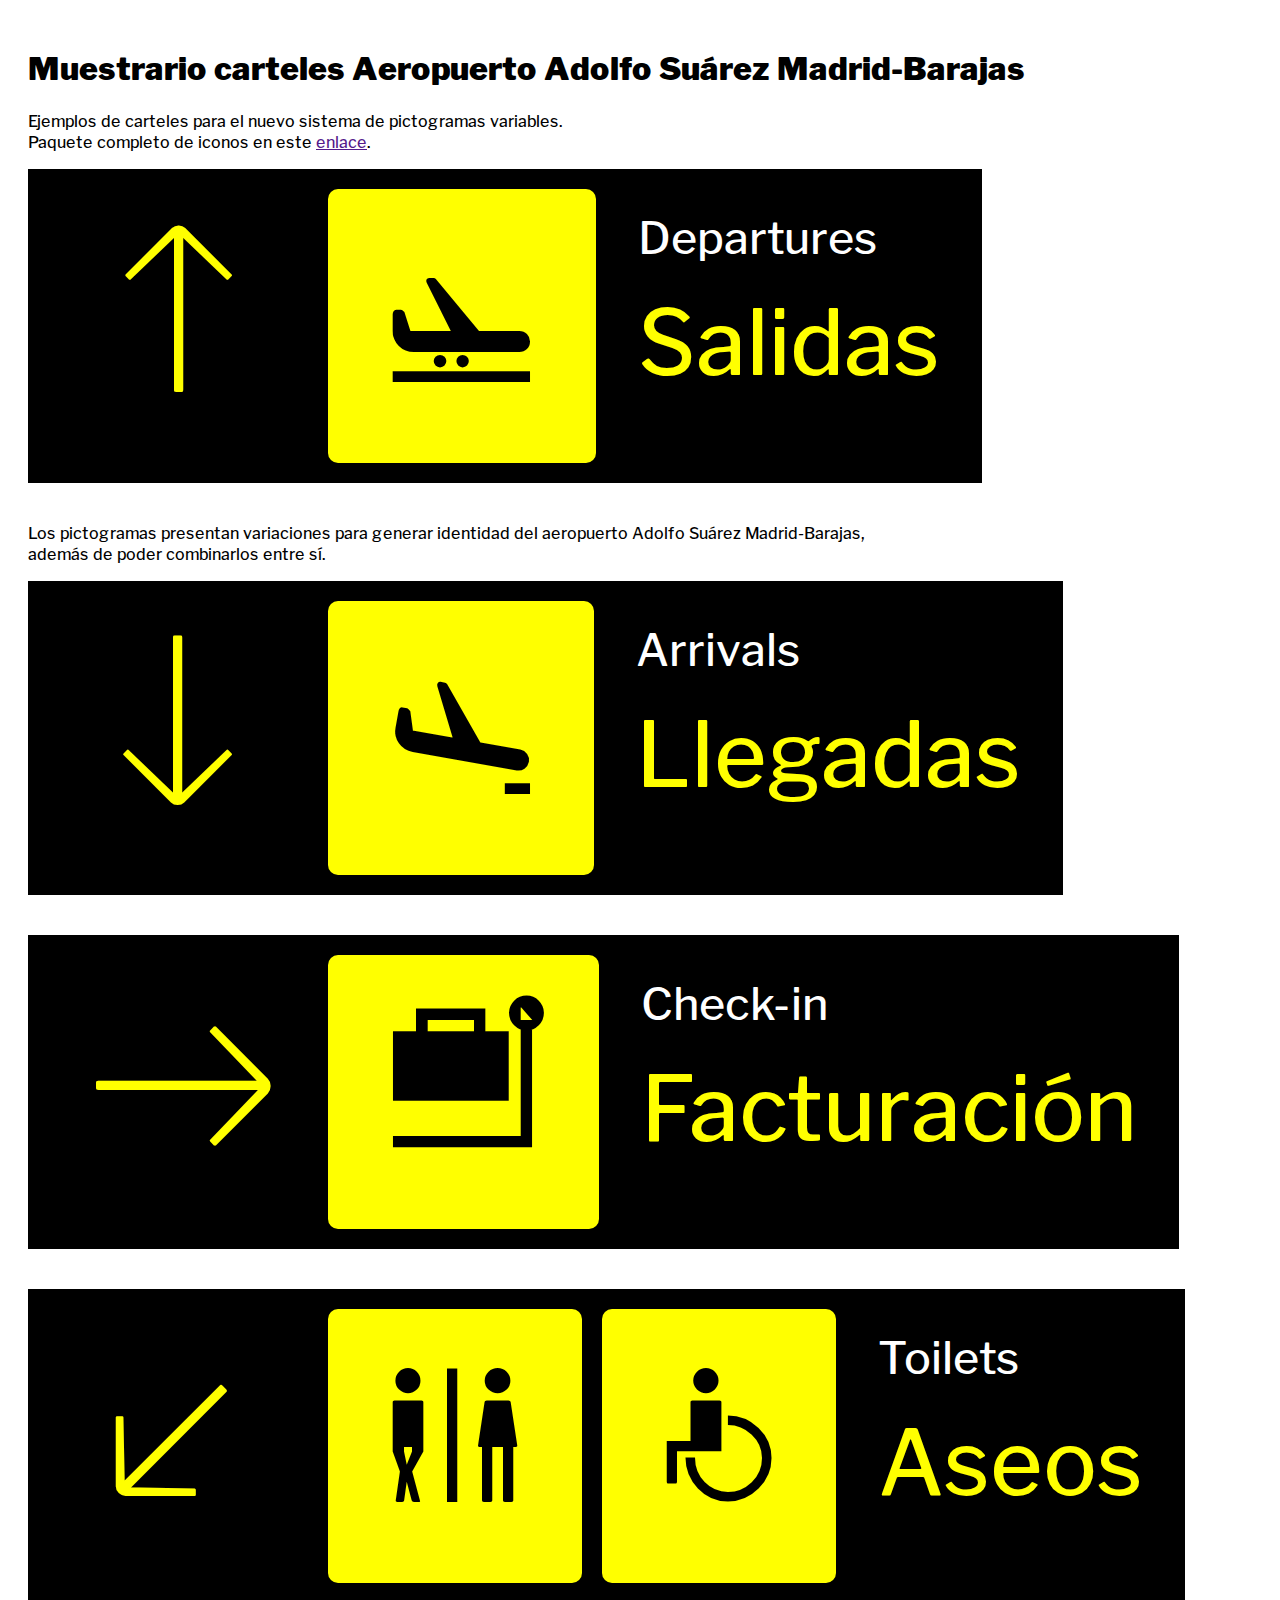
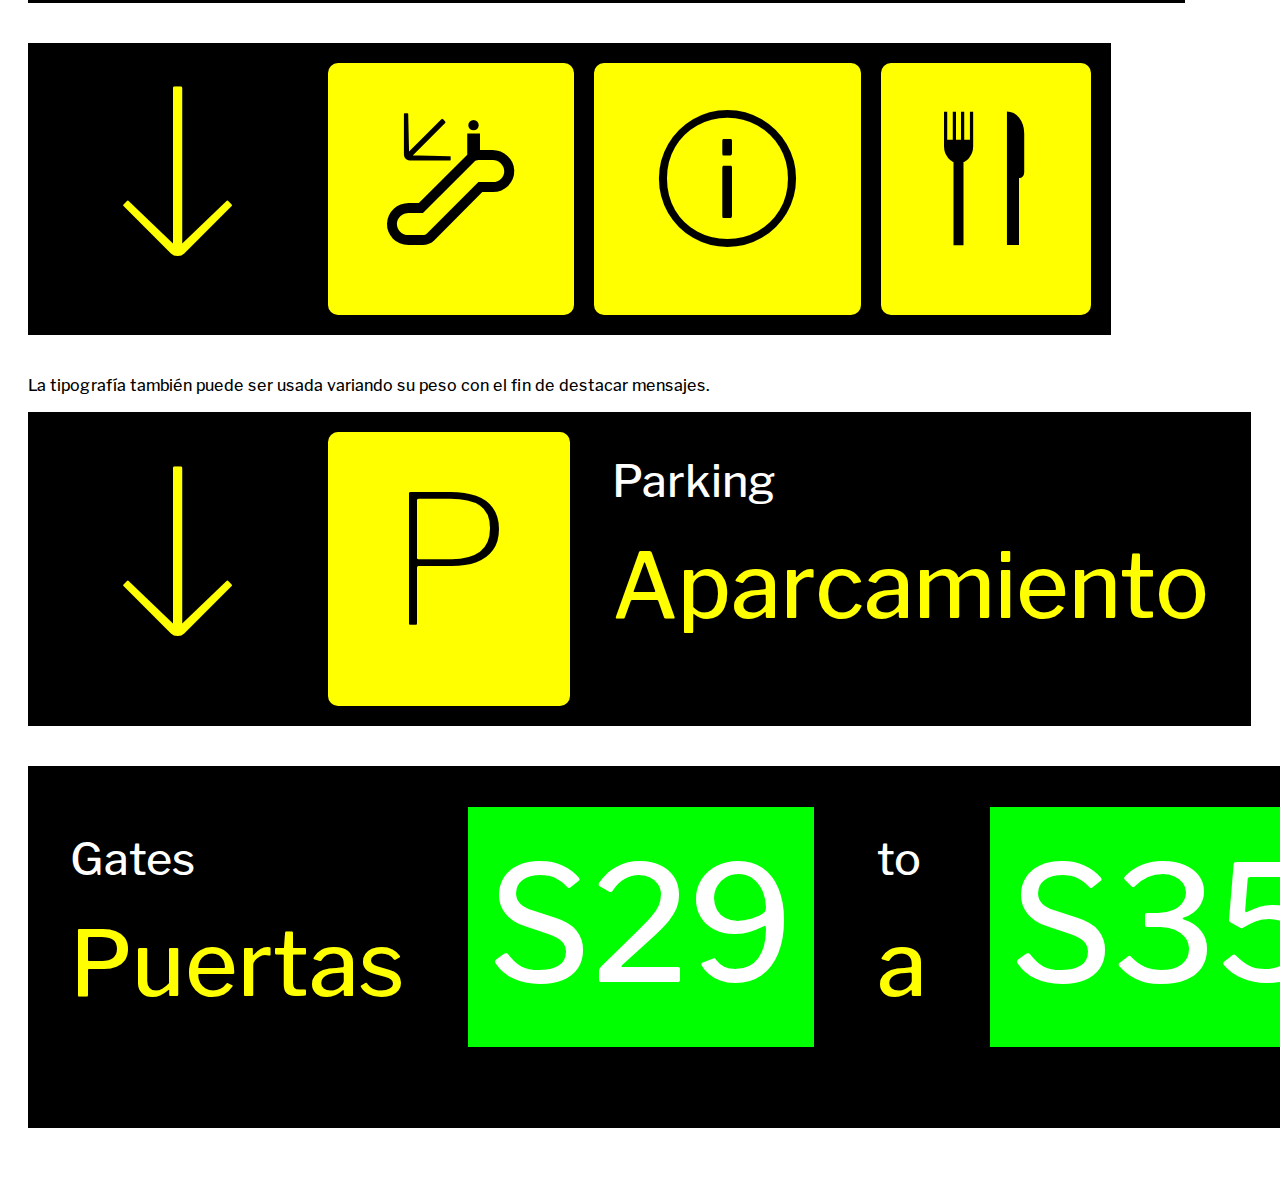
==== muestrario_carteles_barajas_V1/index.html @ e9b856af "First commit" ====
<!DOCTYPE html>
<html lang="es">
<head>
    <meta charset="UTF-8">
    <meta http-equiv="X-UA-Compatible" content="IE=edge">
    <meta name="viewport" content="width=device-width, initial-scale=1.0">
    <title>Muestrario carteles Aeropuerto</title>
    <link rel="stylesheet" href="styles.css">
</head>
<body>

    <div class="destacado">
        <h1>Muestrario carteles Aeropuerto Adolfo Suárez Madrid-Barajas</h1>
        <p>Ejemplos de carteles para el nuevo sistema de pictogramas variables. 
            <br> Paquete completo de iconos en este <a href="">enlace</a>.</p>
    </div>

    <table>

        <tr>
            <th class="arrowA" >&#8593;</th>
            <td class="icon" >&#128747;</td>

            <td>
                <table>
                    <tr>
                        <td class="eng" >Departures</td>
                    </tr>
                    <tr>
                        <td class="esp" >Salidas</td>
                    </tr>
                </table>
            </td>
        </tr>

    </table>


    <p>Los pictogramas presentan variaciones para generar identidad del aeropuerto Adolfo Suárez Madrid-Barajas, 
        <br> además de poder combinarlos entre sí.</p>


    <table>

        <tr>
            <th class="arrowA" >&#8595;</th>
            <td class="iconA" >&#128748;</td>

            <td>
                <table>
                    <tr>
                        <td class="eng" >Arrivals</td>
                    </tr>
                    <tr>
                        <td class="esp" >Llegadas</td>
                    </tr>
                </table>
            </td>
        </tr>

    </table>


    <table>

        <tr>
            <th class="arrowA" >&#8594;</th>
            <td class="iconA">&#129523;</td>

            <td>
                <table>
                    <tr>
                        <td class="eng" >Check-in</td>
                    </tr>
                    <tr>
                        <td class="esp" >Facturación</td>
                    </tr>
                </table>
            </td>
        </tr>

    </table>

    <table>

        <tr>
            <th class="arrowA" >&#8601;</th>
            <td class="iconA">&#128702;</td>
            <td class="iconA">&#9855;</td>

            <td>
                <table>
                    <tr>
                        <td class="eng" >Toilets</td>
                    </tr>
                    <tr>
                        <td class="esp" >Aseos</td>
                    </tr>
                </table>
            </td>
            
        </tr>

    </table>


    <table>

        <tr>
            <th class="arrowA" >&#8595;</th>
            <td class="iconA">&#128079;</td>
            <td class="iconA">&#128712;</td>
            <td class="iconA">&#127860;</td>
        </tr>

    </table>

    <p>La tipografía también puede ser usada variando su peso con el fin de destacar mensajes.</p>

    <table>

        <tr>
            <th class="arrowA" >&#8595;</th>
            <td class="iconA">P</td>

            <td>
                <table>
                    <tr>
                        <td class="eng" >Parking</td>
                    </tr>
                    <tr>
                        <td class="esp" >Aparcamiento</td>
                    </tr>
                </table>
            </td>
            
        </tr>

    </table>

    <table>

        <tr>

            <td>
                <table>
                    <tr>
                        <td class="eng" >Gates</td>
                    </tr>
                    <tr>
                        <td class="esp" >Puertas</td>
                    </tr>
                </table>
            </td>
            <td>
                <table>
                    <tr>
                        <td class="gatesA">
                            S29
                        </td>
                    </tr>
                </table>
            </td>
            <td>
                <table>
                    <tr>
                        <td class="eng" >to</td>
                    </tr>
                    <tr>
                        <td class="esp" >a</td>
                    </tr>
                </table>
            </td>
            <td>
                <table>
                    <tr>
                        <td class="gatesA">
                            S35
                        </td>
                    </tr>
                </table>
            </td>
        </tr>

    </table>
        
</body>
</html>
---- muestrario_carteles_barajas_V1/styles.css ----
@font-face {
    font-family:"ASBarajas";
    src: url("fonts/Barajas_pictogramas_v19-VF.ttf");
    font-weight: 40 200;
}

@keyframes wacky  {
  0%   {font-variation-settings: "wght" 40}
  50%   {font-variation-settings: "wght" 200}
  100% {font-variation-settings: "wght" 40}
    }


body{
  background-color: white;
  padding: 20px;
}


h1{
  font-family: ASBarajas;
  font-weight: 200;
  color: black;
}

p{
  font-family: ASBarajas;
  font-weight: 100;
  color: black;
}

table {
  border-spacing: 20px;
  width: 0%;
  background-color:black; 
  margin-bottom: 40px;
}


th.arrow{
  font-family: ASBarajas;
  color: yellow;
  font-size: 200px;
  font-weight: 40;
  padding-right: 80px;
  padding-left: 80px;
}

th.arrowA{
  font-family: ASBarajas;
  color: yellow;
  font-size: 200px;
  font-weight: 40;
  padding-right: 80px;
  padding-left: 80px;
  animation:  wacky infinite;
  animation-duration: 3s;
  animation-timing-function: ease;
}

td.icon{
  font-family: ASBarajas;
  color: black;
  font-size: 180px;
  font-weight: 40;
  border-radius: 10px;
  background-color: yellow;
  padding-left: 60px;
  padding-right: 60px;
  padding-bottom: 10px;
}

td.iconA{
  font-family: ASBarajas;
  color: black;
  font-size: 180px;
  font-weight: 40;
  border-radius: 10px;
  background-color: yellow;
  padding-left: 60px;
  padding-right: 60px;
  padding-bottom: 10px;
  animation:  wacky infinite;
  animation-duration: 3s;
  animation-timing-function: ease;
}

td.eng{
  font-family: ASBarajas;
  color: white;
  font-size: 45px;
  font-weight: 100;
}

td.esp{
  font-family: ASBarajas;
  color: yellow;
  font-size: 90px;
  font-weight: 100;
}



td.gatesA{
  font-family: ASBarajas;
  color: white;
  font-size: 160px;
  font-weight: 100;
  background-color:lime;
  padding: 20px;
  animation:  wacky infinite;
  animation-duration: 3s;
  animation-timing-function: ease;
}




/* @keyframes wacky  {
  0%   {font-variation-settings: "wght" 40}
  50%   {font-variation-settings: "wght" 200}
  100% {font-variation-settings: "wght" 40}
    }

body{
  background-color: black; 
}

h1{
  font-family: ASBarajas;
  font-weight: 40;
  color: yellow;
}

p{
  font-family: ASBarajas;
  font-weight: 100;
  color: yellow;

}

table {
  border-spacing: 10px;
  width: 100%;
}

table, th, td {
  border: 1px solid black;
}

td {
  text-align: center;
  font-size: 180px;
  font-family: ASBarajas;
  font-variation-settings: "wght" 40;
  transition: font-variation-settings 0.3s ease;
  border-radius: 10px;
  background-color: yellow;
  padding-left: 20px;
  padding-right: 20px;
  padding-bottom: 10px
}


td:hover {
  font-variation-settings: "wght" 200;
}

th{
  text-align: left;
  font-size: 200px;
  font-family: ASBarajas;
  font-variation-settings: "wght" 60;
  border-radius: 10px;
  padding-right: 20px;
  color: yellow;
  background-color:black;
  padding-left:20px;
  animation:  wacky infinite;
  animation-duration: 3s;
  animation-timing-function: ease;
}

.destacado{
  padding:10px;
}

.text{
  font-family: ASBarajas;
  font-weight: 100;
  color: yellow;
  font-size: 20px;
} */
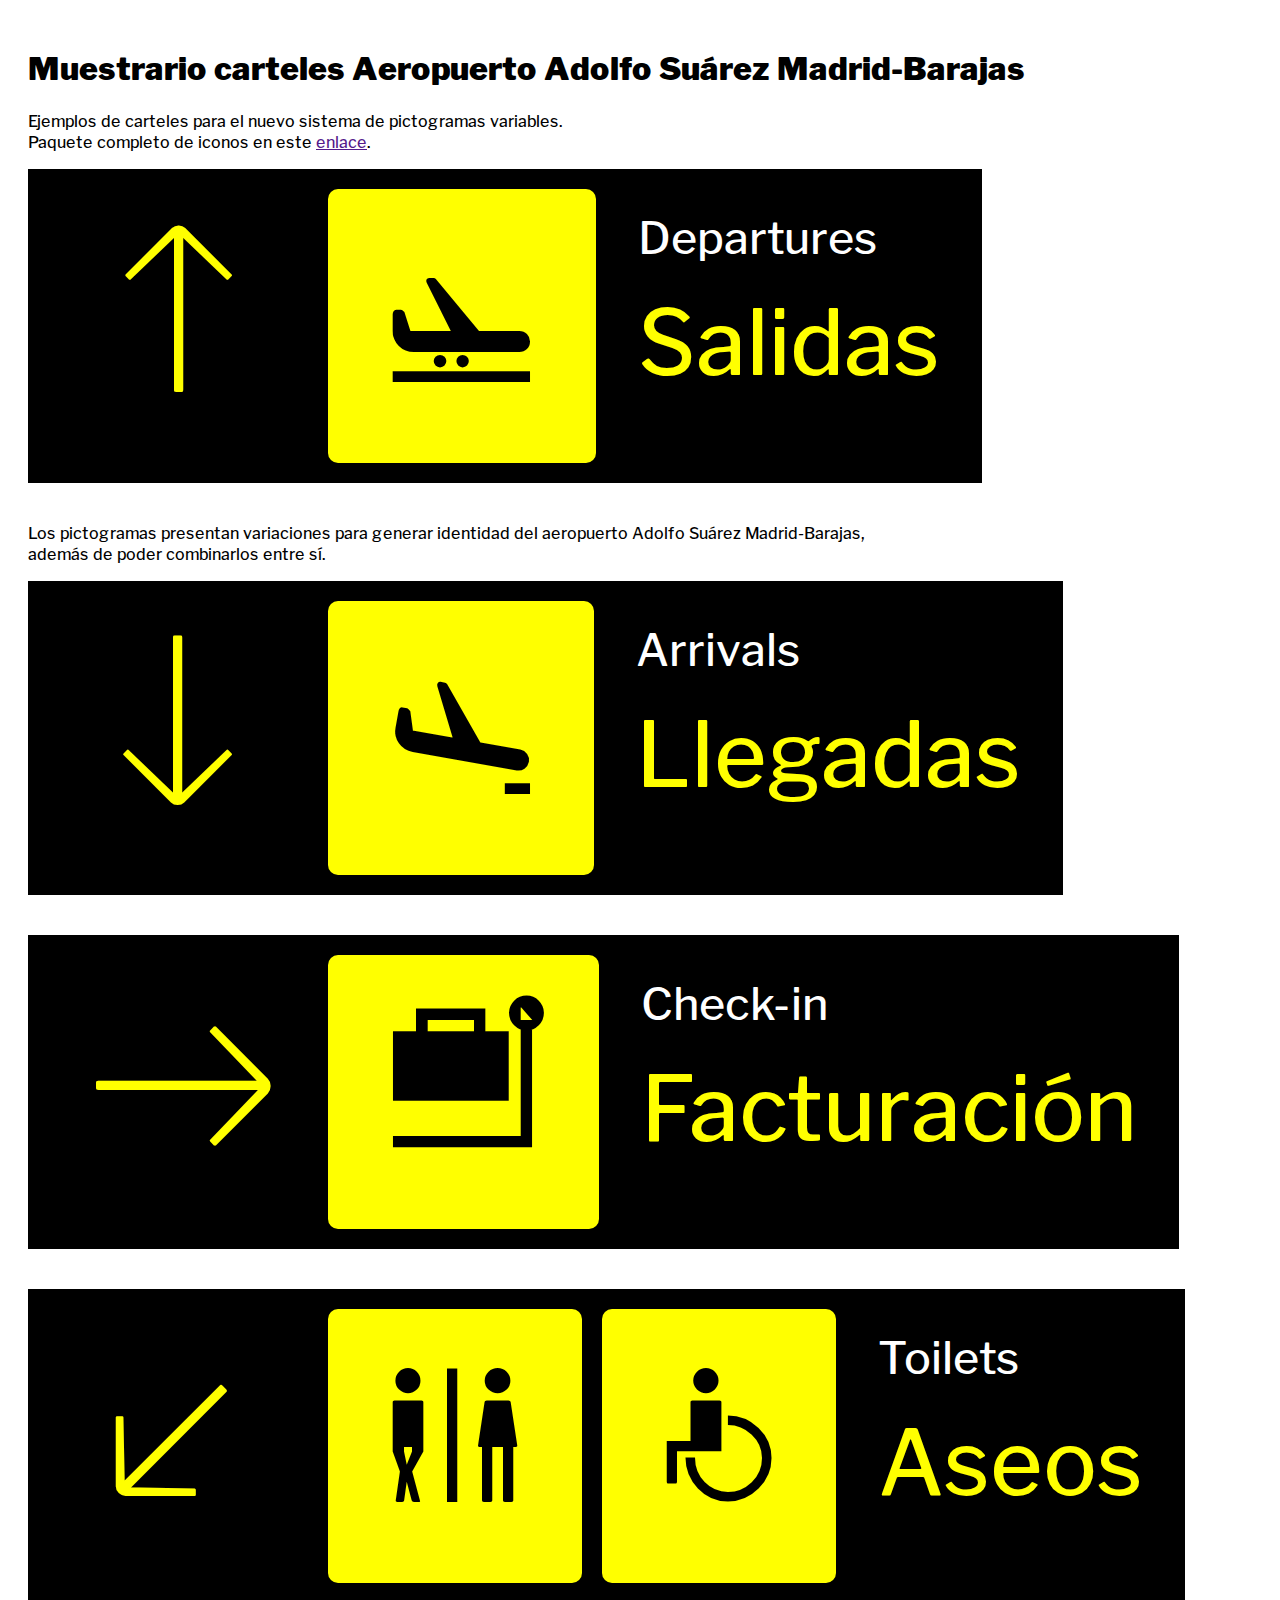
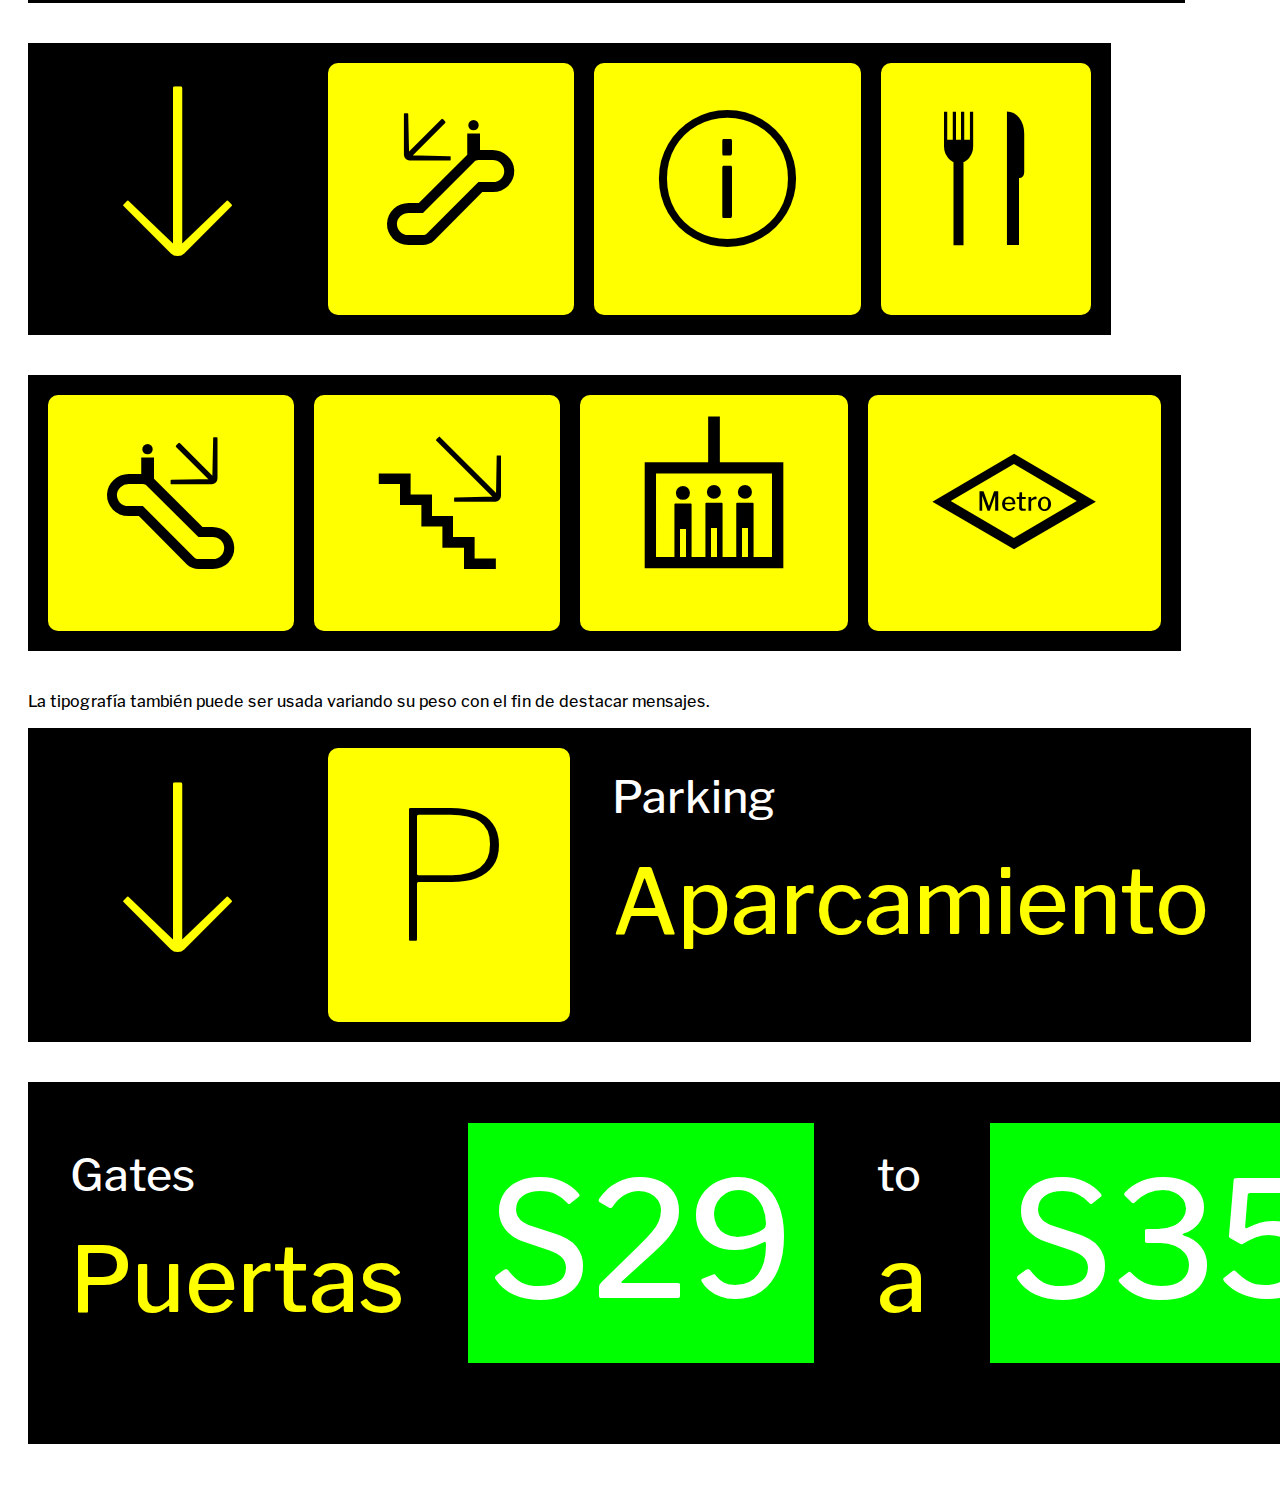
==== commit 23ad3440: "add icons" ====
--- a/muestrario_carteles_barajas_V1/index.html
+++ b/muestrario_carteles_barajas_V1/index.html
@@ -115,6 +115,17 @@
 
     </table>
 
+    <table>
+
+        <tr>
+            <td class="iconA">&#129693;</td>
+            <td class="iconA">&#9989;</td>
+            <td class="iconA">&#128727;</td>
+            <td class="iconA">&#128647;</td>
+        </tr>
+
+    </table>
+
     <p>La tipografía también puede ser usada variando su peso con el fin de destacar mensajes.</p>
 
     <table>
